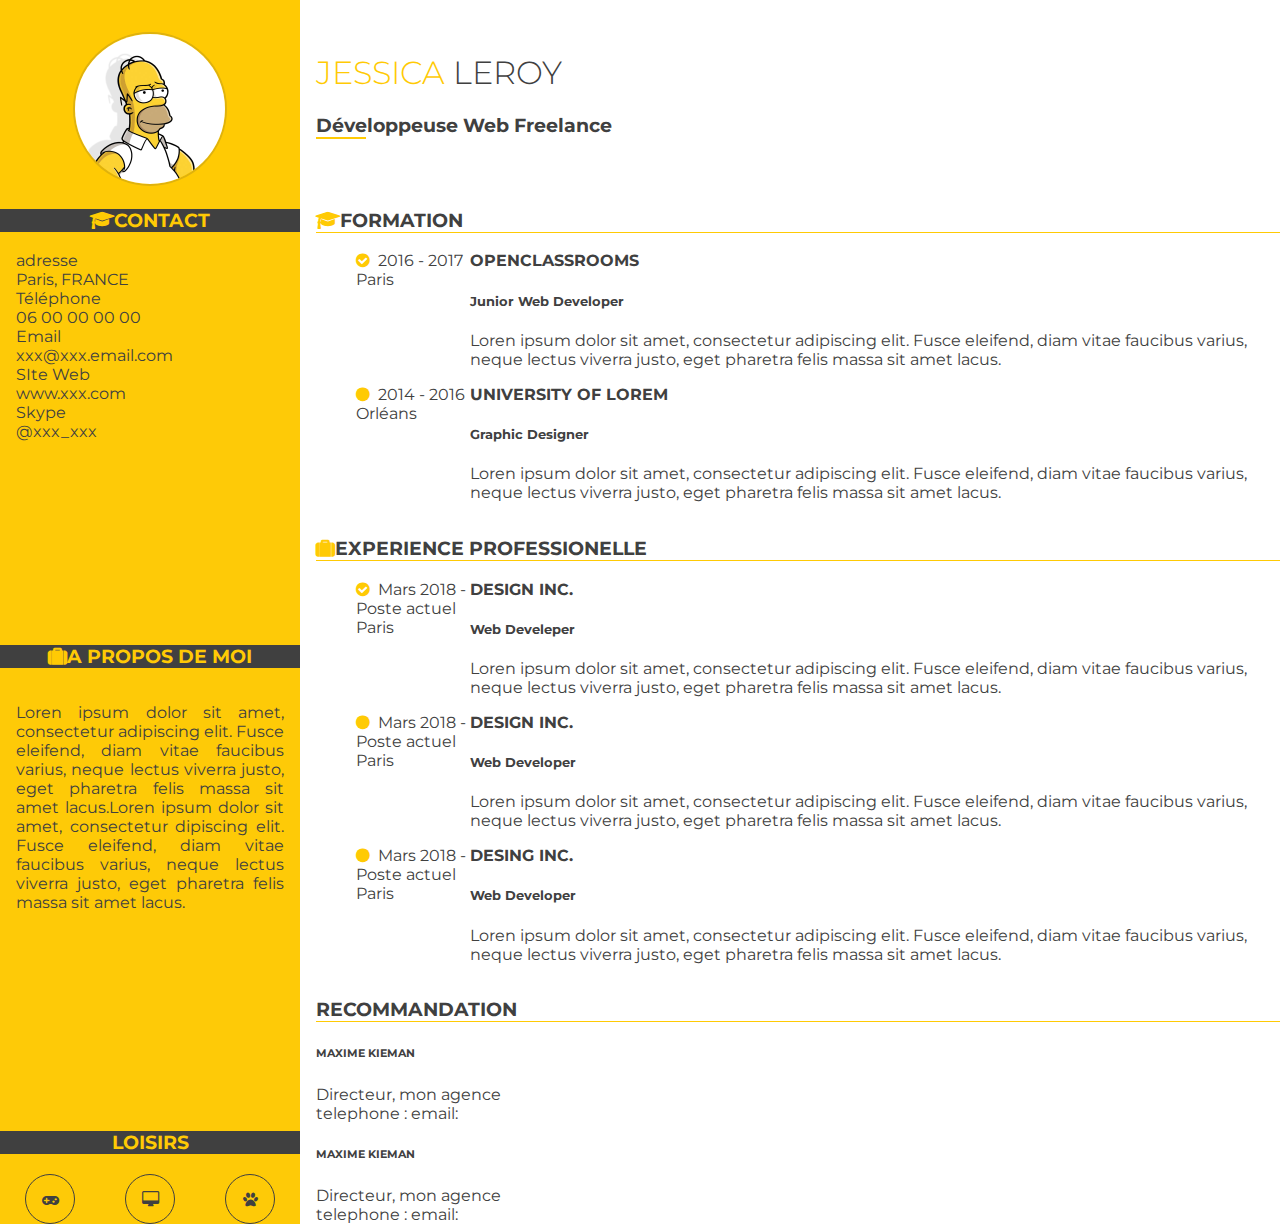
==== index.html @ 29689bdc "ajustements pour github pages" ====
<!DOCTYPE html>
<html lang="fr">
  <head>
    <meta charset="utf-8">
    <link href="https://stackpath.bootstrapcdn.com/font-awesome/4.7.0/css/font-awesome.min.css" rel="stylesheet" integrity="sha384-wvfXpqpZZVQGK6TAh5PVlGOfQNHSoD2xbE+QkPxCAFlNEevoEH3Sl0sibVcOQVnN" crossorigin="anonymous">
    <link rel="stylesheet" type="text/css" href="css/projet_2.css">
    <meta name="viewport" content="width=device-width, initial-scale=1.0">
    <title>CV Jessica LEROY</title>
  </head>
  <body>
    <header>
      <main>
        <h1><span>JESSICA</span> LEROY</h1>
        <h3>Développeuse Web Freelance</h3>
      </main>
      <aside><img src="images/personnage-decoupe-01.jpg" alt="Pfoto de profil"></aside>
    </header>
    <conteneur>
      <main>
        <section>
          <h3>FORMATION</h3>
          <ul>
            <li>
              <aside>2016 - 2017<where>Paris</where></aside>
              <poste>
                <h4>OPENCLASSROOMS</h4>
                <h5>Junior Web Developer</h5>
                <p>Loren ipsum dolor sit amet, consectetur adipiscing elit. Fusce eleifend, diam vitae faucibus varius, neque lectus viverra justo, eget pharetra felis massa sit amet lacus.</p>
              </poste>
            </li>
            <li>
              <aside>2014 - 2016<where>Orléans</where></aside>
              <poste>
                <h4>UNIVERSITY OF LOREM</h4>
                <h5>Graphic Designer</h5>
                <p>Loren ipsum dolor sit amet, consectetur adipiscing elit. Fusce eleifend, diam vitae faucibus varius, neque lectus viverra justo, eget pharetra felis massa sit amet lacus.</p>
              </poste>
            </li>
          </ul>
        </section>
        <section>
          <h3>EXPERIENCE PROFESSIONELLE</h3>
          <ul>
            <li>
              <aside>Mars 2018 - Poste actuel<where> Paris</where></aside>
              <poste>
                <h4>DESIGN INC.</h4>
                <h5>Web Develeper</h5>
                <p>Loren ipsum dolor sit amet, consectetur adipiscing elit. Fusce eleifend, diam vitae faucibus varius, neque lectus viverra justo, eget pharetra felis massa sit amet lacus.</p>
              </poste>
            </li>
            <li>
              <aside>Mars 2018 - Poste actuel<where> Paris</where></aside>
              <poste>
                <h4>DESIGN INC.</h4>
                <h5>Web Developer</h5>
                <p>Loren ipsum dolor sit amet, consectetur adipiscing elit. Fusce eleifend, diam vitae faucibus varius, neque lectus viverra justo, eget pharetra felis massa sit amet lacus.</p>
              </poste>
            </li>
            <li>
              <aside>Mars 2018 - Poste actuel<where> Paris</where></aside>
              <poste>
                <h4>DESING INC.</h4>
                <h5>Web Developer</h5>
                <p>Loren ipsum dolor sit amet, consectetur adipiscing elit. Fusce eleifend, diam vitae faucibus varius, neque lectus viverra justo, eget pharetra felis massa sit amet lacus.</p>
              </poste>
            </li>
          </ul>
        </section>
        <section>
          <h3>RECOMMANDATION</h3>
          <infos>
            <article>
              <h6>MAXIME KIEMAN</h6>
              <poste>Directeur, mon agence<br/>telephone : </poste>
              <email>email:</email>
            </article>
            
            <article>
              <h6>MAXIME KIEMAN</h6>
              <poste>Directeur, mon agence<br/>telephone : </poste>
              <email>email:</email>
            </article>
          </infos>
        </section>
      </main>
      <aside>
        <section>
          <h3>CONTACT</h3>
          <ul>
            <li>adresse<br/> Paris, FRANCE</li>
            <li>Téléphone <br/>06 00 00 00 00</li>
            <li>Email<br/>xxx@xxx.email.com</li>
            <li>SIte Web<br/> www.xxx.com</li>
            <li>Skype<br/> @xxx_xxx</li>
          </ul>
        </section>
        <section>
          <h3>A PROPOS DE MOI</h3>
          <p>Loren ipsum dolor sit amet, consectetur adipiscing elit. Fusce eleifend, diam vitae faucibus varius, neque lectus viverra justo, eget pharetra felis massa sit amet lacus.Loren ipsum dolor sit amet, consectetur dipiscing elit. Fusce eleifend, diam vitae faucibus varius, neque lectus viverra justo, eget pharetra felis massa sit amet lacus.</p>
        </section>
        <section>
          <h3>LOISIRS</h3>
          <loisirs>
            <i class="fa fa-gamepad" aria-hidden="true"></i>
            <i class="fa fa-desktop" aria-hidden="true"></i>
            <i class="fa fa-paw" aria-hidden="true"></i>
          </loisirs>
        </section>
      </aside>
      </li></ul>
    </conteneur>
  </body>
</html>
---- css/projet_2.css ----
@import url('https://fonts.googleapis.com/css2?family=Montserrat:wght@100;200;300;400;500;600;700;800&display=swap');
:root {
  --marron: #dfb20e;
  --jaune: #ffca04;
  --darkgrey: #404040;
}

body {
  margin: 0;
  font-family: 'Montserrat', sans-serif;
  color: var(--darkgrey);
}

header img {
  width: 50%;
  border-radius: 50%;
  border: 2px solid var(--marron);
}

header aside {
  text-align: center;
}

header span {
  color: var(--jaune);
}

main {
  padding-left: 1rem;
}

h1 {
  font-weight: 300;
}

header h3:after {
  content: " ";
  display: block;
  border: 1px solid var(--jaune);
  width: 3rem;
}

conteneur>aside {
  background-color: #feca07;
}

conteneur li aside:before {
  content: "\f111";
  font-family: FontAwesome;
  margin-right: .5rem;
  color: var(--jaune);
}

conteneur li:first-of-type aside:before {
  content: "\f058";
}

conteneur li aside {
  display: block;
}

where {
  display: block;
}

conteneur aside h3 {
  /* padding-left: 1rem; */
  background-color: var(--darkgrey);
  color: var(--jaune);
  text-align: center;
}

conteneur section>p {
  padding: 1rem;
  text-align: justify;
}

conteneur h3 {
  border-bottom: 1px solid var(--jaune);
}

conteneur section:first-of-type h3:before {
  content: "\f19d";
  font-family: FontAwesome;
  color: var(--jaune);
}

conteneur section:nth-of-type(2) h3:before {
  content: "\f0f2";
  font-family: FontAwesome;
  color: var(--jaune);
}

conteneur aside ul {
  list-style-type: none;
  padding-inline-start: 0;
  padding-left: 1rem;
}

main {
  width: 80vw;
}

main aside {
  /* width: 300px; */
}

main h4 {
  margin-top: 0;
}

main h3 {
  /* margin-left: 40px; */
}

section aside {
  background-color: initial;
}

loisirs {
  display: flex;
  justify-content: space-around;
}

loisirs i {
  border: 1px solid;
  width: 3rem;
  height: 3rem;
  border-radius: 50%;
  display: flex !important;
  justify-content: center;
  align-items: center;
}

@media screen AND (min-width:768px) {
  header {
    display: flex;
    flex-direction: row-reverse;
    justify-content: center;
  }
  aside {
    background-color: var(--jaune);
    max-width: 300px;
  }
  header>* {
    padding-top: 2rem;
  }
  conteneur {
    display: flex;
    flex-direction: row-reverse;
    justify-content: center;
  }
  conteneur aside {
    display: flex;
    flex-direction: column;
    justify-content: end;
    justify-content: space-between;
  }
  main li {
    display: flex;
  }
  li aside {
    width: 20%;
  }
}
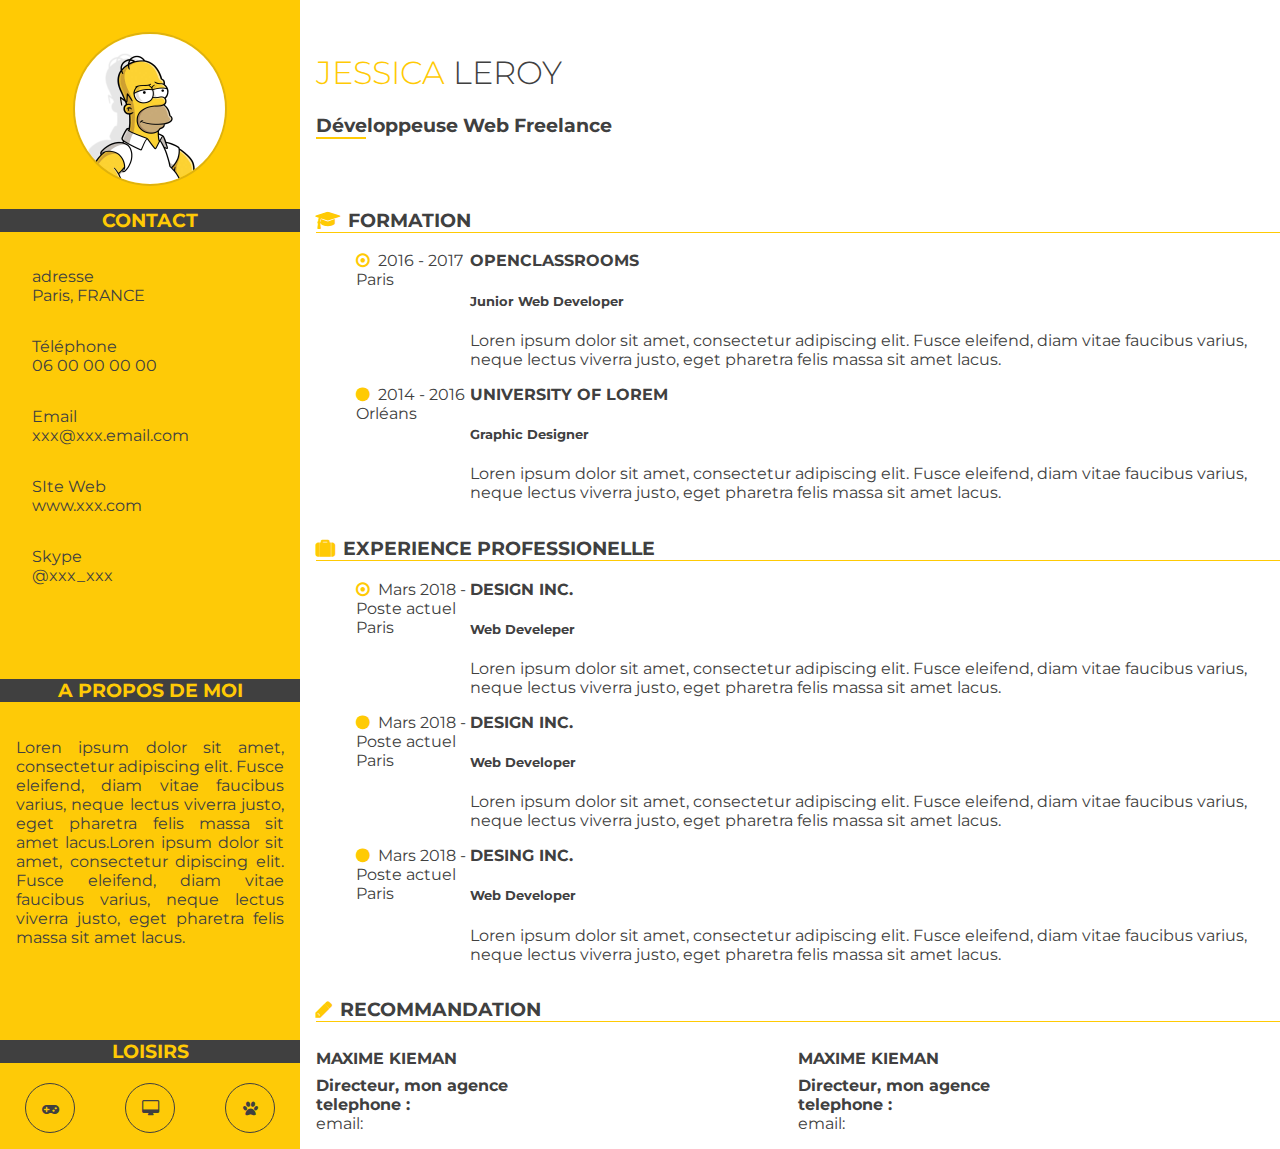
==== commit 3e9633ce: "corrige queleues soucis html" ====
--- a/index.html
+++ b/index.html
@@ -15,7 +15,7 @@
       </main>
       <aside><img src="images/personnage-decoupe-01.jpg" alt="Pfoto de profil"></aside>
     </header>
-    <conteneur>
+    <div class="conteneur">
       <main>
         <section>
           <h3>FORMATION</h3>
@@ -108,7 +108,6 @@
           </loisirs>
         </section>
       </aside>
-      </li></ul>
-    </conteneur>
+    </div>
   </body>
 </html>--- a/css/projet_2.css
+++ b/css/projet_2.css
@@ -40,22 +40,22 @@
   width: 3rem;
 }
 
-conteneur>aside {
+.conteneur>aside {
   background-color: #feca07;
 }
 
-conteneur li aside:before {
+.conteneur li aside:before {
   content: "\f111";
   font-family: FontAwesome;
   margin-right: .5rem;
   color: var(--jaune);
 }
 
-conteneur li:first-of-type aside:before {
-  content: "\f058";
+.conteneur li:first-of-type aside:before {
+  content: "\f192";
 }
 
-conteneur li aside {
+.conteneur li aside {
   display: block;
 }
 
@@ -63,35 +63,41 @@
   display: block;
 }
 
-conteneur aside h3 {
+.conteneur aside h3 {
   /* padding-left: 1rem; */
   background-color: var(--darkgrey);
   color: var(--jaune);
   text-align: center;
 }
 
-conteneur section>p {
+.conteneur section>p {
   padding: 1rem;
   text-align: justify;
 }
 
-conteneur h3 {
+.conteneur h3 {
   border-bottom: 1px solid var(--jaune);
 }
 
-conteneur section:first-of-type h3:before {
-  content: "\f19d";
+.conteneur h3:before {
   font-family: FontAwesome;
   color: var(--jaune);
+  margin-right: .5rem;
 }
 
-conteneur section:nth-of-type(2) h3:before {
-  content: "\f0f2";
-  font-family: FontAwesome;
-  color: var(--jaune);
+.conteneur main section:first-of-type h3:before {
+  content: "\f19d";
 }
 
-conteneur aside ul {
+.conteneur main section:nth-of-type(2) h3:before {
+  content: "\f0f2";
+}
+
+.conteneur main section:last-of-type h3:before {
+  content: "\f040";
+}
+
+.conteneur aside ul {
   list-style-type: none;
   padding-inline-start: 0;
   padding-left: 1rem;
@@ -105,16 +111,26 @@
   /* width: 300px; */
 }
 
+main article poste {
+  display: block;
+  font-weight: bold;
+}
+
 main h4 {
   margin-top: 0;
 }
 
-main h3 {
-  /* margin-left: 40px; */
+main h6 {
+  font-size: 1rem;
+  margin: .5rem 0;
 }
 
 section aside {
   background-color: initial;
+}
+
+section:last-of-type {
+  padding-bottom: 1rem;
 }
 
 loisirs {
@@ -132,6 +148,11 @@
   align-items: center;
 }
 
+infos {
+  display: block;
+  padding-left: 2rem;
+}
+
 @media screen AND (min-width:768px) {
   header {
     display: flex;
@@ -142,15 +163,19 @@
     background-color: var(--jaune);
     max-width: 300px;
   }
+  aside ul li {
+    display: flex;
+    padding: 1em;
+  }
   header>* {
     padding-top: 2rem;
   }
-  conteneur {
+  .conteneur {
     display: flex;
     flex-direction: row-reverse;
     justify-content: center;
   }
-  conteneur aside {
+  .conteneur aside {
     display: flex;
     flex-direction: column;
     justify-content: end;
@@ -162,4 +187,11 @@
   li aside {
     width: 20%;
   }
+  .conteneur main section:last-of-type infos {
+    display: flex;
+    padding-left: initial;
+  }
+  article {
+    width: 50%;
+  }
 }